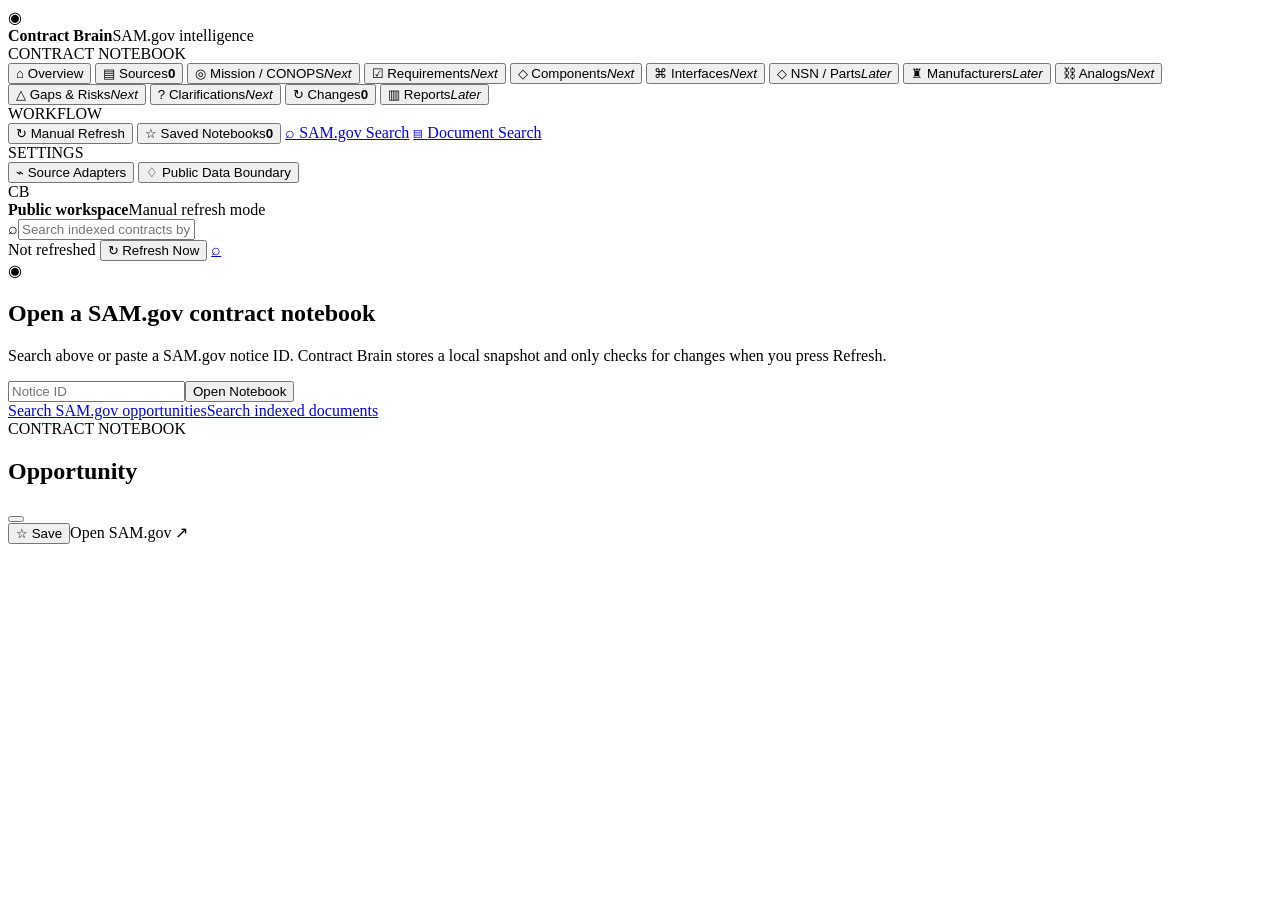
==== docs/contract-brain.html @ 48cfdcdc "Add Contract Brain notebook shell" ====
<!doctype html>
<html lang="en">
<head>
  <meta charset="utf-8">
  <meta name="viewport" content="width=device-width, initial-scale=1">
  <title>Contract Brain — SAM.gov Contract Notebook</title>
  <meta name="description" content="Living contract notebook for public SAM.gov opportunities.">
  <link rel="stylesheet" href="contract-brain.css">
</head>
<body>
  <div class="app-shell">
    <aside class="sidebar">
      <div class="brand"><div class="brand-mark">◉</div><div><strong>Contract Brain</strong><span>SAM.gov intelligence</span></div></div>
      <div class="sidebar-scroll">
        <section class="nav-section">
          <div class="nav-label">CONTRACT NOTEBOOK</div>
          <button class="nav-item active" data-view="overview">⌂ <span>Overview</span></button>
          <button class="nav-item" data-view="sources">▤ <span>Sources</span><b id="navSourceCount">0</b></button>
          <button class="nav-item" data-view="mission">◎ <span>Mission / CONOPS</span><i>Next</i></button>
          <button class="nav-item" data-view="requirements">☑ <span>Requirements</span><i>Next</i></button>
          <button class="nav-item" data-view="components">◇ <span>Components</span><i>Next</i></button>
          <button class="nav-item" data-view="interfaces">⌘ <span>Interfaces</span><i>Next</i></button>
          <button class="nav-item" data-view="nsn">◇ <span>NSN / Parts</span><i>Later</i></button>
          <button class="nav-item" data-view="manufacturers">♜ <span>Manufacturers</span><i>Later</i></button>
          <button class="nav-item" data-view="analogs">⛓ <span>Analogs</span><i>Next</i></button>
          <button class="nav-item" data-view="gaps">△ <span>Gaps & Risks</span><i>Next</i></button>
          <button class="nav-item" data-view="clarifications">? <span>Clarifications</span><i>Next</i></button>
          <button class="nav-item" data-view="changes">↻ <span>Changes</span><b id="navChangeCount">0</b></button>
          <button class="nav-item" data-view="reports">▥ <span>Reports</span><i>Later</i></button>
        </section>
        <section class="nav-section">
          <div class="nav-label">WORKFLOW</div>
          <button class="nav-item" id="refreshSideBtn">↻ <span>Manual Refresh</span></button>
          <button class="nav-item" data-view="saved">☆ <span>Saved Notebooks</span><b id="savedCount">0</b></button>
          <a class="nav-item link" href="index.html">⌕ <span>SAM.gov Search</span></a>
          <a class="nav-item link" href="documents.html">▤ <span>Document Search</span></a>
        </section>
        <section class="nav-section">
          <div class="nav-label">SETTINGS</div>
          <button class="nav-item" data-view="adapters">⌁ <span>Source Adapters</span></button>
          <button class="nav-item" data-view="security">♢ <span>Public Data Boundary</span></button>
        </section>
      </div>
      <div class="sidebar-footer">
        <div class="avatar">CB</div><div><strong>Public workspace</strong><span>Manual refresh mode</span></div>
      </div>
    </aside>

    <div class="workspace">
      <header class="topbar">
        <div class="global-search-wrap">
          <span>⌕</span><input id="globalSearch" autocomplete="off" placeholder="Search indexed contracts by title, solicitation, or notice ID...">
          <div id="searchResults" class="search-results hidden"></div>
        </div>
        <div class="top-actions">
          <span id="lastRefreshTop" class="last-refresh">Not refreshed</span><span id="liveDot" class="live-dot"></span>
          <button id="refreshTopBtn" class="btn btn-accent">↻ Refresh Now</button>
          <a class="icon-btn" href="index.html" title="SAM.gov Search">⌕</a>
        </div>
      </header>

      <main id="content" class="content">
        <section id="emptyState" class="empty-state">
          <div class="empty-icon">◉</div>
          <h1>Open a SAM.gov contract notebook</h1>
          <p>Search above or paste a SAM.gov notice ID. Contract Brain stores a local snapshot and only checks for changes when you press Refresh.</p>
          <div class="open-row"><input id="noticeInput" placeholder="Notice ID"><button id="openNoticeBtn" class="btn btn-accent">Open Notebook</button></div>
          <div class="empty-links"><a href="index.html">Search SAM.gov opportunities</a><a href="documents.html">Search indexed documents</a></div>
        </section>

        <section id="notebook" class="hidden">
          <div class="notebook-header">
            <div>
              <div class="eyebrow">CONTRACT NOTEBOOK</div>
              <h1 id="contractTitle">Opportunity</h1>
              <div class="contract-meta"><button id="noticeIdButton" class="id-chip"></button><span id="agencyChip" class="meta-chip"></span><span id="typeChip" class="meta-chip"></span><span id="deadlineChip" class="meta-chip"></span></div>
            </div>
            <div class="header-actions"><button id="saveNotebookBtn" class="btn btn-secondary">☆ Save</button><a id="samLink" class="btn btn-secondary" target="_blank" rel="noopener">Open SAM.gov ↗</a></div>
          </div>

          <div id="viewMount"></div>
        </section>
      </main>
      <div id="toast" class="toast hidden"></div>
    </div>
  </div>
  <script src="contract-brain.js"></script>
</body>
</html>
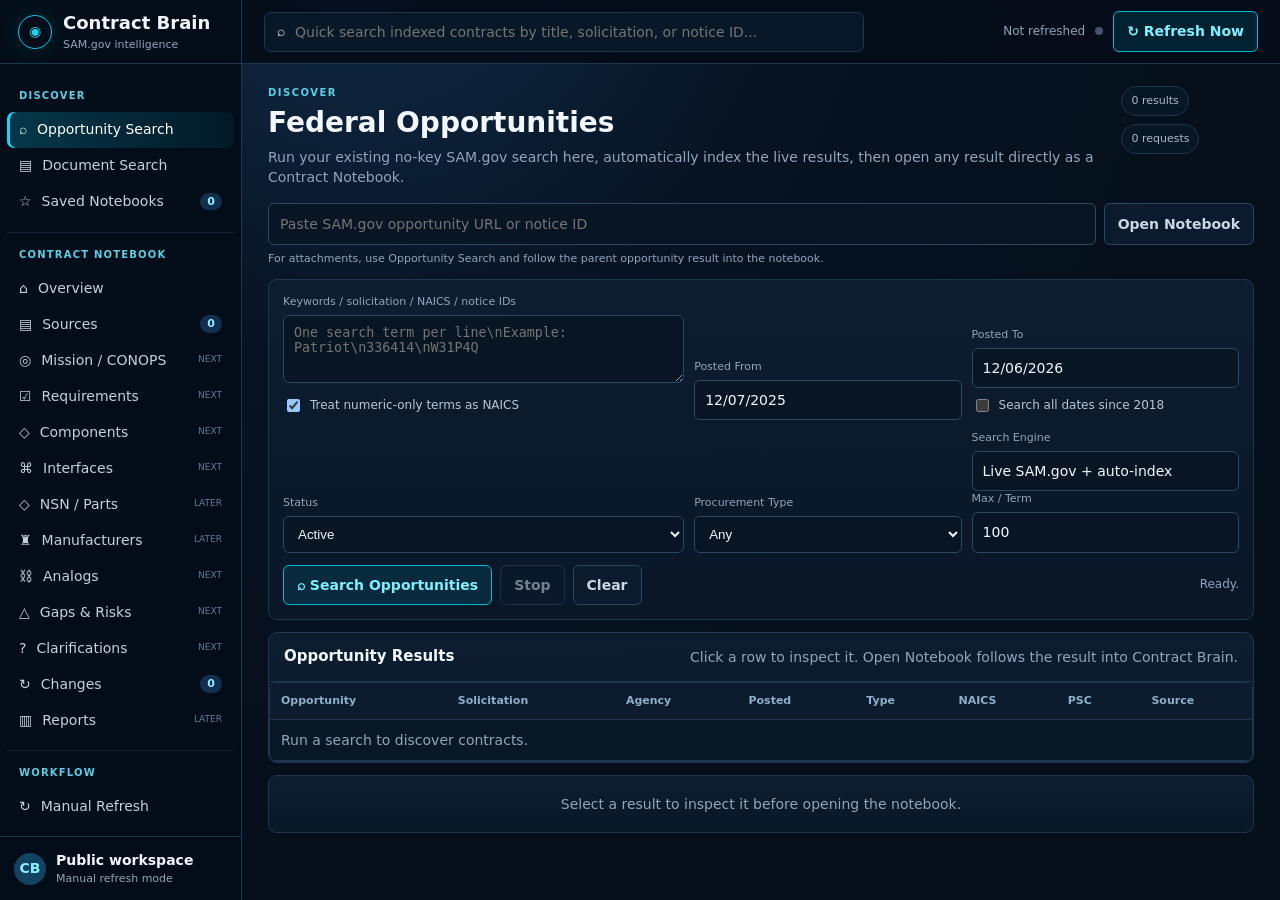
==== commit 09183620: "Make Contract Brain search-first and follow results into notebooks" ====
--- a/docs/contract-brain.html
+++ b/docs/contract-brain.html
@@ -6,6 +6,7 @@
   <title>Contract Brain — SAM.gov Contract Notebook</title>
   <meta name="description" content="Living contract notebook for public SAM.gov opportunities.">
   <link rel="stylesheet" href="contract-brain.css">
+  <link rel="stylesheet" href="contract-brain-search.css">
 </head>
 <body>
   <div class="app-shell">
@@ -13,8 +14,14 @@
       <div class="brand"><div class="brand-mark">◉</div><div><strong>Contract Brain</strong><span>SAM.gov intelligence</span></div></div>
       <div class="sidebar-scroll">
         <section class="nav-section">
+          <div class="nav-label">DISCOVER</div>
+          <button class="nav-item active" id="contractSearchBtn">⌕ <span>Opportunity Search</span></button>
+          <a class="nav-item link" href="documents.html">▤ <span>Document Search</span></a>
+          <button class="nav-item" data-view="saved">☆ <span>Saved Notebooks</span><b id="savedCount">0</b></button>
+        </section>
+        <section class="nav-section">
           <div class="nav-label">CONTRACT NOTEBOOK</div>
-          <button class="nav-item active" data-view="overview">⌂ <span>Overview</span></button>
+          <button class="nav-item" data-view="overview">⌂ <span>Overview</span></button>
           <button class="nav-item" data-view="sources">▤ <span>Sources</span><b id="navSourceCount">0</b></button>
           <button class="nav-item" data-view="mission">◎ <span>Mission / CONOPS</span><i>Next</i></button>
           <button class="nav-item" data-view="requirements">☑ <span>Requirements</span><i>Next</i></button>
@@ -31,9 +38,6 @@
         <section class="nav-section">
           <div class="nav-label">WORKFLOW</div>
           <button class="nav-item" id="refreshSideBtn">↻ <span>Manual Refresh</span></button>
-          <button class="nav-item" data-view="saved">☆ <span>Saved Notebooks</span><b id="savedCount">0</b></button>
-          <a class="nav-item link" href="index.html">⌕ <span>SAM.gov Search</span></a>
-          <a class="nav-item link" href="documents.html">▤ <span>Document Search</span></a>
         </section>
         <section class="nav-section">
           <div class="nav-label">SETTINGS</div>
@@ -49,35 +53,58 @@
     <div class="workspace">
       <header class="topbar">
         <div class="global-search-wrap">
-          <span>⌕</span><input id="globalSearch" autocomplete="off" placeholder="Search indexed contracts by title, solicitation, or notice ID...">
+          <span>⌕</span><input id="globalSearch" autocomplete="off" placeholder="Quick search indexed contracts by title, solicitation, or notice ID...">
           <div id="searchResults" class="search-results hidden"></div>
         </div>
         <div class="top-actions">
           <span id="lastRefreshTop" class="last-refresh">Not refreshed</span><span id="liveDot" class="live-dot"></span>
           <button id="refreshTopBtn" class="btn btn-accent">↻ Refresh Now</button>
-          <a class="icon-btn" href="index.html" title="SAM.gov Search">⌕</a>
         </div>
       </header>
 
       <main id="content" class="content">
-        <section id="emptyState" class="empty-state">
-          <div class="empty-icon">◉</div>
-          <h1>Open a SAM.gov contract notebook</h1>
-          <p>Search above or paste a SAM.gov notice ID. Contract Brain stores a local snapshot and only checks for changes when you press Refresh.</p>
-          <div class="open-row"><input id="noticeInput" placeholder="Notice ID"><button id="openNoticeBtn" class="btn btn-accent">Open Notebook</button></div>
-          <div class="empty-links"><a href="index.html">Search SAM.gov opportunities</a><a href="documents.html">Search indexed documents</a></div>
+        <section id="searchWorkspace" class="search-workspace">
+          <div class="search-page-header">
+            <div><div class="eyebrow">DISCOVER</div><h1>Federal Opportunities</h1><p>Run your existing no-key SAM.gov search here, automatically index the live results, then open any result directly as a Contract Notebook.</p></div>
+            <div class="search-page-actions"><span id="cbResultCount" class="cb-counter">0 results</span><span id="cbRequestCount" class="cb-counter">0 requests</span></div>
+          </div>
+
+          <div class="cb-open-bar">
+            <input id="cbOpenIdentifier" placeholder="Paste SAM.gov opportunity URL or notice ID">
+            <button id="cbOpenIdentifierBtn" class="btn btn-secondary">Open Notebook</button>
+            <div class="cb-open-help">For attachments, use Opportunity Search and follow the parent opportunity result into the notebook.</div>
+          </div>
+
+          <section class="cb-search-panel">
+            <div class="cb-search-grid">
+              <div class="cb-search-field"><label>Keywords / solicitation / NAICS / notice IDs</label><textarea id="cbTerms" placeholder="One search term per line\nExample: Patriot\n336414\nW31P4Q"></textarea><label class="cb-check"><input id="cbNaicsMode" type="checkbox" checked> Treat numeric-only terms as NAICS</label></div>
+              <div class="cb-search-field"><label>Posted From</label><input id="cbPostedFrom" placeholder="MM/DD/YYYY"></div>
+              <div class="cb-search-field"><label>Posted To</label><input id="cbPostedTo" placeholder="MM/DD/YYYY"><label class="cb-check"><input id="cbAllDates" type="checkbox"> Search all dates since 2018</label></div>
+              <div class="cb-search-field"><label>Status</label><select id="cbStatus"><option value="active" selected>Active</option><option value="">All / SAM default</option><option value="inactive">Inactive</option><option value="archived">Archived</option><option value="cancelled">Cancelled</option></select></div>
+              <div class="cb-search-field"><label>Procurement Type</label><select id="cbType"><option value="">Any</option><option value="o Solicitation">Solicitation</option><option value="k Combined Synopsis/Solicitation">Combined Synopsis/Solicitation</option><option value="r Sources Sought">Sources Sought</option><option value="p Presolicitation">Presolicitation</option><option value="s Special Notice">Special Notice</option><option value="a Award Notice">Award Notice</option></select></div>
+              <div class="cb-search-field"><label>Search Engine</label><input value="Live SAM.gov + auto-index" disabled><label>Max / Term</label><input id="cbMaxResults" type="number" min="1" max="500" value="100"></div>
+            </div>
+            <div class="cb-search-buttons"><button id="cbSearchBtn" class="btn btn-accent">⌕ Search Opportunities</button><button id="cbStopBtn" class="btn btn-secondary" disabled>Stop</button><button id="cbClearBtn" class="btn btn-secondary">Clear</button><span id="cbSearchStatus" class="cb-search-status">Ready.</span></div>
+          </section>
+
+          <div class="cb-results-layout">
+            <section class="card cb-results-card">
+              <div class="card-head"><h3>Opportunity Results</h3><span class="muted">Click a row to inspect it. Open Notebook follows the result into Contract Brain.</span></div>
+              <div class="table-wrap cb-results-table-wrap"><table class="data-table cb-results-table"><thead><tr><th>Opportunity</th><th>Solicitation</th><th>Agency</th><th>Posted</th><th>Type</th><th>NAICS</th><th>PSC</th><th>Source</th><th>Action</th></tr></thead><tbody id="cbResultsBody"></tbody></table></div>
+            </section>
+            <aside id="cbDetailPanel" class="card cb-detail-panel"><div class="card-body empty-mini">Select a result to inspect it before opening the notebook.</div></aside>
+          </div>
+        </section>
+
+        <section id="emptyState" class="empty-state hidden">
+          <div class="empty-icon">◉</div><h1>Open a SAM.gov contract notebook</h1><p>Paste a SAM.gov notice ID.</p><div class="open-row"><input id="noticeInput" placeholder="Notice ID"><button id="openNoticeBtn" class="btn btn-accent">Open Notebook</button></div>
         </section>
 
         <section id="notebook" class="hidden">
           <div class="notebook-header">
-            <div>
-              <div class="eyebrow">CONTRACT NOTEBOOK</div>
-              <h1 id="contractTitle">Opportunity</h1>
-              <div class="contract-meta"><button id="noticeIdButton" class="id-chip"></button><span id="agencyChip" class="meta-chip"></span><span id="typeChip" class="meta-chip"></span><span id="deadlineChip" class="meta-chip"></span></div>
-            </div>
+            <div><div class="eyebrow">CONTRACT NOTEBOOK</div><h1 id="contractTitle">Opportunity</h1><div class="contract-meta"><button id="noticeIdButton" class="id-chip"></button><span id="agencyChip" class="meta-chip"></span><span id="typeChip" class="meta-chip"></span><span id="deadlineChip" class="meta-chip"></span></div></div>
             <div class="header-actions"><button id="saveNotebookBtn" class="btn btn-secondary">☆ Save</button><a id="samLink" class="btn btn-secondary" target="_blank" rel="noopener">Open SAM.gov ↗</a></div>
           </div>
-
           <div id="viewMount"></div>
         </section>
       </main>
@@ -85,5 +112,6 @@
     </div>
   </div>
   <script src="contract-brain.js"></script>
+  <script src="contract-brain-search.js"></script>
 </body>
 </html>
--- a/docs/contract-brain.css
+++ b/docs/contract-brain.css
@@ -0,0 +1,20 @@
+:root{
+  color-scheme:dark;--bg:#06101d;--bg2:#081626;--panel:#0b192a;--panel2:#0e2035;--panel3:#10253d;--line:#203650;--line2:#294864;--text:#f2f7ff;--muted:#91a5bc;--cyan:#16d8f4;--cyan2:#0ca6c7;--blue:#3896ff;--green:#45d483;--amber:#f3b83f;--red:#ff5d67;--purple:#9e7cff;--shadow:0 18px 45px rgba(0,0,0,.22)
+}
+*{box-sizing:border-box}html,body{margin:0;min-height:100%;font:14px/1.45 Inter,ui-sans-serif,system-ui,-apple-system,"Segoe UI",sans-serif;background:var(--bg);color:var(--text)}button,input{font:inherit}button,a{color:inherit}.hidden{display:none!important}
+.app-shell{min-height:100vh;display:grid;grid-template-columns:242px 1fr;background:radial-gradient(circle at 28% -10%,#112c4a 0,#071322 32rem,var(--bg) 60rem)}
+.sidebar{height:100vh;position:sticky;top:0;display:flex;flex-direction:column;background:rgba(4,13,25,.97);border-right:1px solid var(--line);z-index:10}.brand{height:64px;display:flex;align-items:center;gap:11px;padding:0 18px;border-bottom:1px solid var(--line)}.brand-mark{width:34px;height:34px;border:1px solid #00cbe8;border-radius:50%;display:grid;place-items:center;color:var(--cyan);box-shadow:0 0 20px rgba(22,216,244,.15)}.brand strong{display:block;font-size:18px}.brand span,.sidebar-footer span{display:block;color:var(--muted);font-size:11px}.sidebar-scroll{flex:1;overflow:auto;padding:10px 7px}.nav-section{padding:7px 0 12px;border-bottom:1px solid rgba(32,54,80,.55)}.nav-label{font-size:10px;font-weight:800;letter-spacing:.12em;color:#58cfe2;padding:8px 12px}.nav-item{width:100%;min-height:36px;display:flex;align-items:center;gap:10px;padding:7px 12px;border:0;background:transparent;border-radius:7px;cursor:pointer;color:#c3d0df;text-decoration:none;text-align:left}.nav-item:hover{background:#0d2035;color:#fff}.nav-item.active{background:linear-gradient(90deg,rgba(10,167,199,.28),rgba(10,167,199,.08));box-shadow:inset 3px 0 0 var(--cyan);color:#fff}.nav-item span{flex:1}.nav-item b{min-width:22px;padding:1px 6px;border-radius:10px;background:#12304d;color:#8fefff;font-size:11px;text-align:center}.nav-item i{font-style:normal;color:#607d99;font-size:9px;text-transform:uppercase}.sidebar-footer{height:64px;border-top:1px solid var(--line);display:flex;align-items:center;gap:10px;padding:0 14px}.avatar{width:32px;height:32px;border-radius:50%;display:grid;place-items:center;background:#12435f;color:#89efff;font-weight:800}
+.workspace{min-width:0}.topbar{height:64px;position:sticky;top:0;z-index:8;background:rgba(4,13,25,.91);backdrop-filter:blur(13px);border-bottom:1px solid var(--line);display:flex;align-items:center;justify-content:space-between;padding:0 22px;gap:16px}.global-search-wrap{width:min(600px,58vw);position:relative;display:flex;align-items:center;gap:8px;border:1px solid var(--line);border-radius:7px;background:#091829;padding:0 12px}.global-search-wrap input{height:38px;flex:1;border:0;outline:0;background:transparent;color:var(--text)}.search-results{position:absolute;top:44px;left:0;right:0;background:#091829;border:1px solid var(--line2);border-radius:8px;box-shadow:var(--shadow);overflow:hidden;max-height:420px;overflow-y:auto}.search-result{width:100%;border:0;border-bottom:1px solid var(--line);background:transparent;padding:10px 12px;cursor:pointer;text-align:left}.search-result:hover{background:#10243b}.search-result strong{display:block;color:#fff}.search-result span{font-size:11px;color:var(--muted)}.top-actions{display:flex;align-items:center;gap:10px}.last-refresh{color:var(--muted);font-size:12px}.live-dot{width:8px;height:8px;border-radius:50%;background:#41566b}.live-dot.on{background:var(--green);box-shadow:0 0 10px rgba(69,212,131,.55)}
+.btn,.icon-btn{border:1px solid var(--line2);background:#0b1a2c;border-radius:6px;padding:9px 13px;cursor:pointer;text-decoration:none;display:inline-flex;align-items:center;justify-content:center;gap:7px;font-weight:700}.btn:hover,.icon-btn:hover{border-color:#3e6688;background:#10233a}.btn-accent{border-color:#02b9d5;color:#80efff;background:rgba(7,112,137,.22)}.btn-accent:hover{background:rgba(7,142,169,.3)}.btn-secondary{color:#cad7e4}.icon-btn{width:38px;height:38px;padding:0}.btn:disabled{opacity:.55;cursor:not-allowed}
+.content{padding:22px 26px 46px}.empty-state{max-width:760px;margin:10vh auto;padding:44px;border:1px solid var(--line);border-radius:14px;background:rgba(11,25,42,.86);text-align:center;box-shadow:var(--shadow)}.empty-icon{width:64px;height:64px;border:1px solid #15cbe7;border-radius:50%;display:grid;place-items:center;margin:0 auto 16px;font-size:28px;color:var(--cyan)}.empty-state h1{font-size:30px;margin:0 0 10px}.empty-state p{max-width:610px;margin:0 auto 24px;color:var(--muted)}.open-row{display:flex;gap:8px}.open-row input{flex:1;border:1px solid var(--line2);background:#071524;color:#fff;border-radius:6px;padding:11px 12px}.empty-links{margin-top:18px;display:flex;justify-content:center;gap:18px}.empty-links a{color:#74dff2}
+.notebook-header{display:flex;align-items:flex-start;justify-content:space-between;gap:18px;margin-bottom:18px}.eyebrow{font-size:10px;font-weight:800;letter-spacing:.15em;color:#58cfe2}.notebook-header h1{font-size:29px;line-height:1.15;margin:5px 0 9px}.contract-meta{display:flex;flex-wrap:wrap;gap:7px}.id-chip,.meta-chip{border:1px solid var(--line);background:#0a1929;border-radius:5px;color:#c9d7e6;padding:5px 8px}.id-chip{border-color:#057e9a;color:#5ee8ff;cursor:pointer}.header-actions{display:flex;gap:8px;flex-wrap:wrap}
+.metric-grid{display:grid;grid-template-columns:repeat(6,minmax(120px,1fr));gap:10px;margin:12px 0 14px}.metric{min-height:92px;background:linear-gradient(180deg,#0d1e31,#0a1728);border:1px solid var(--line);border-radius:8px;padding:13px}.metric .label{color:#b8c8d8;font-size:12px}.metric .value{font-size:27px;font-weight:760;margin-top:7px}.metric .delta{font-size:11px;color:var(--muted);margin-top:2px}.metric .delta.good{color:var(--green)}.metric .delta.warn{color:var(--amber)}
+.dashboard-grid{display:grid;grid-template-columns:1.2fr 1.1fr .9fr;gap:12px}.card{background:linear-gradient(180deg,rgba(13,30,49,.97),rgba(9,23,39,.97));border:1px solid var(--line);border-radius:9px;min-width:0}.card-head{padding:13px 15px;border-bottom:1px solid var(--line);display:flex;align-items:center;justify-content:space-between;gap:10px}.card-head h2,.card-head h3{font-size:15px;margin:0}.card-body{padding:14px 15px}.card-link{color:#53cfe7;font-size:11px;cursor:pointer}.summary-text{color:#c1cddd;white-space:pre-wrap}.summary-text.collapsed{max-height:140px;overflow:hidden;position:relative}.kv-list{display:grid;grid-template-columns:130px 1fr;gap:7px 12px}.kv-list dt{color:var(--muted)}.kv-list dd{margin:0}.status-pill{display:inline-flex;padding:2px 7px;border-radius:999px;font-size:10px;font-weight:800}.status-pill.green{background:rgba(69,212,131,.13);color:#6ce29a;border:1px solid rgba(69,212,131,.25)}.status-pill.amber{background:rgba(243,184,63,.12);color:#ffc65c;border:1px solid rgba(243,184,63,.25)}.status-pill.red{background:rgba(255,93,103,.11);color:#ff7e86;border:1px solid rgba(255,93,103,.25)}
+.change-list,.action-list{display:flex;flex-direction:column}.change-row,.action-row{display:grid;grid-template-columns:auto 1fr auto;gap:9px;align-items:start;padding:10px 0;border-bottom:1px solid rgba(32,54,80,.72)}.change-row:last-child,.action-row:last-child{border-bottom:0}.change-icon{width:26px;height:26px;border-radius:6px;background:#112f45;display:grid;place-items:center;color:#77e9fa}.change-row strong,.action-row strong{display:block}.change-row small,.action-row small{display:block;color:var(--muted);margin-top:2px}.change-type{font-size:10px;color:#7de9fa}.empty-mini{color:var(--muted);padding:18px 0;text-align:center}
+.module-strip{display:grid;grid-template-columns:repeat(4,1fr);gap:9px}.module-box{border:1px solid var(--line);background:#0b192a;border-radius:8px;padding:11px}.module-box strong{display:block}.module-box span{color:var(--muted);font-size:11px}.module-box.live{border-color:#126a7a}.module-box.live strong{color:#64e9fc}
+.source-toolbar,.change-toolbar{display:flex;align-items:center;gap:8px;flex-wrap:wrap;margin-bottom:10px}.field,.select{border:1px solid var(--line);background:#081726;color:#dbe8f5;border-radius:6px;padding:9px 10px}.field{min-width:260px}.table-wrap{overflow:auto;border:1px solid var(--line);border-radius:8px;background:#091827}.data-table{border-collapse:collapse;width:100%;min-width:940px}.data-table th,.data-table td{padding:10px 11px;border-bottom:1px solid var(--line);text-align:left;vertical-align:top}.data-table th{font-size:11px;color:#8fb0c9;background:#0c1b2e;position:sticky;top:0}.data-table tr:hover td{background:rgba(22,216,244,.035)}.doc-name{color:#d9e8f5;font-weight:700}.doc-meta{color:var(--muted);font-size:11px}.download-link{color:#5de5fa;text-decoration:none}.size{white-space:nowrap}.changed{color:var(--amber)}.new{color:var(--green)}.removed{color:var(--red)}
+.view-title-row{display:flex;align-items:center;justify-content:space-between;gap:12px;margin-bottom:12px}.view-title-row h2{font-size:21px;margin:0}.view-title-row p{margin:3px 0 0;color:var(--muted)}.roadmap-grid{display:grid;grid-template-columns:repeat(3,1fr);gap:12px}.roadmap-card{padding:18px}.roadmap-card h3{margin:0 0 7px}.roadmap-card p{color:var(--muted);margin:0}.roadmap-card ul{padding-left:18px;color:#bfd0df}.saved-list{display:grid;grid-template-columns:repeat(auto-fill,minmax(300px,1fr));gap:10px}.saved-card{padding:16px;cursor:pointer}.saved-card:hover{border-color:#38617f}.saved-card h3{margin:0 0 6px}.saved-card p{margin:0;color:var(--muted)}
+.refresh-banner{display:grid;grid-template-columns:1fr auto;gap:15px;align-items:center;margin-bottom:12px;padding:14px 16px;border:1px solid #12667a;border-radius:9px;background:rgba(5,99,120,.12)}.refresh-banner h3{margin:0 0 3px}.refresh-banner p{margin:0;color:var(--muted)}
+.toast{position:fixed;right:24px;bottom:24px;z-index:30;max-width:430px;background:#0c2235;border:1px solid #176c7e;border-radius:8px;padding:12px 15px;box-shadow:var(--shadow);color:#dff9ff}.error{color:#ff8b93}.loading{opacity:.65;pointer-events:none}.mono{font-family:ui-monospace,SFMono-Regular,Consolas,monospace}.clickable{cursor:pointer}.muted{color:var(--muted)}
+@media(max-width:1200px){.metric-grid{grid-template-columns:repeat(3,1fr)}.dashboard-grid{grid-template-columns:1fr 1fr}.dashboard-grid>.card:last-child{grid-column:1/-1}.roadmap-grid{grid-template-columns:1fr 1fr}}
+@media(max-width:840px){.app-shell{grid-template-columns:70px 1fr}.brand>div:last-child,.nav-label,.nav-item span,.nav-item i,.sidebar-footer>div:last-child{display:none}.brand{padding:0 16px}.nav-item{justify-content:center}.nav-item b{display:none}.content{padding:16px}.topbar{padding:0 12px}.last-refresh{display:none}.global-search-wrap{width:100%}.metric-grid{grid-template-columns:repeat(2,1fr)}.dashboard-grid,.roadmap-grid{grid-template-columns:1fr}.notebook-header{flex-direction:column}.header-actions{width:100%}.module-strip{grid-template-columns:1fr 1fr}}
--- a/docs/contract-brain-search.css
+++ b/docs/contract-brain-search.css
@@ -0,0 +1,5 @@
+.search-workspace{max-width:1580px;margin:0 auto}.search-page-header{display:flex;align-items:flex-start;justify-content:space-between;gap:18px;margin-bottom:15px}.search-page-header h1{margin:2px 0 4px;font-size:28px}.search-page-header p{margin:0;color:var(--muted)}.search-page-actions{display:flex;gap:8px;align-items:center;flex-wrap:wrap}
+.cb-search-panel{border:1px solid var(--line);border-radius:9px;background:linear-gradient(180deg,rgba(13,30,49,.97),rgba(9,23,39,.97));padding:14px;margin-bottom:12px}.cb-search-grid{display:grid;grid-template-columns:minmax(280px,1.5fr) repeat(4,minmax(120px,.65fr));gap:10px;align-items:end}.cb-search-field label{display:block;color:var(--muted);font-size:11px;margin:0 0 5px}.cb-search-field input,.cb-search-field textarea,.cb-search-field select{width:100%;border:1px solid var(--line2);background:#071524;color:var(--text);border-radius:6px;padding:9px 10px;outline:none}.cb-search-field textarea{height:68px;resize:vertical}.cb-search-field input:focus,.cb-search-field textarea:focus,.cb-search-field select:focus{border-color:#0ca6c7;box-shadow:0 0 0 2px rgba(22,216,244,.07)}.cb-check{display:flex!important;align-items:center;gap:7px;color:#b7c8d9!important;font-size:12px!important;margin-top:8px!important}.cb-check input{width:auto}.cb-search-buttons{display:flex;gap:8px;align-items:center;margin-top:12px;flex-wrap:wrap}.cb-search-status{margin-left:auto;color:var(--muted);font-size:12px}.cb-search-status.active{color:var(--cyan)}.cb-search-status.ok{color:var(--green)}.cb-search-status.error{color:#ff8b93}.cb-counter{border:1px solid var(--line);background:#081726;color:#a9bbcd;border-radius:999px;padding:6px 9px;font-size:11px}
+.cb-open-bar{display:grid;grid-template-columns:1fr auto;gap:8px;margin-bottom:12px}.cb-open-bar input{border:1px solid var(--line2);background:#071524;color:#fff;border-radius:6px;padding:10px 11px}.cb-open-help{grid-column:1/-1;color:var(--muted);font-size:11px;margin-top:-2px}
+.cb-results-layout{display:grid;grid-template-columns:minmax(760px,1.6fr) minmax(300px,.55fr);gap:12px;align-items:start}.cb-results-card{min-width:0}.cb-results-table-wrap{max-height:62vh;overflow:auto}.cb-results-table{min-width:1100px}.cb-results-table td:first-child{min-width:300px}.cb-title-link{border:0;background:transparent;color:#dffaff;font-weight:750;text-align:left;padding:0;cursor:pointer}.cb-title-link:hover{color:var(--cyan)}.cb-row-sub{color:var(--muted);font-size:10px;margin-top:3px}.cb-open-btn{white-space:nowrap;padding:6px 9px;font-size:11px}.cb-results-table tr.selected td{background:rgba(22,216,244,.07)}.cb-detail-panel{position:sticky;top:78px}.cb-detail-panel .card-head{align-items:flex-start}.cb-detail-grid{display:grid;grid-template-columns:1fr 1fr;gap:10px;margin-bottom:12px}.cb-detail-grid>div{border:1px solid rgba(32,54,80,.8);background:#081726;border-radius:6px;padding:9px}.cb-detail-grid span{display:block;color:var(--muted);font-size:10px}.cb-detail-grid strong{display:block;margin-top:3px;font-size:12px}.cb-description{color:#bdccda;white-space:pre-wrap;max-height:260px;overflow:auto}.cb-detail-actions{border-top:1px solid var(--line);margin-top:12px;padding-top:11px;display:flex;justify-content:space-between;gap:10px;font-size:11px;color:var(--muted)}.cb-detail-actions a{color:#66e5f8;text-decoration:none}
+@media(max-width:1350px){.cb-search-grid{grid-template-columns:1.5fr repeat(2,1fr)}.cb-results-layout{grid-template-columns:1fr}.cb-detail-panel{position:static}.cb-results-table-wrap{max-height:52vh}}@media(max-width:900px){.cb-search-grid{grid-template-columns:1fr 1fr}.search-page-header{flex-direction:column}.cb-open-bar{grid-template-columns:1fr}.cb-open-help{grid-column:auto}.cb-search-status{width:100%;margin-left:0}}
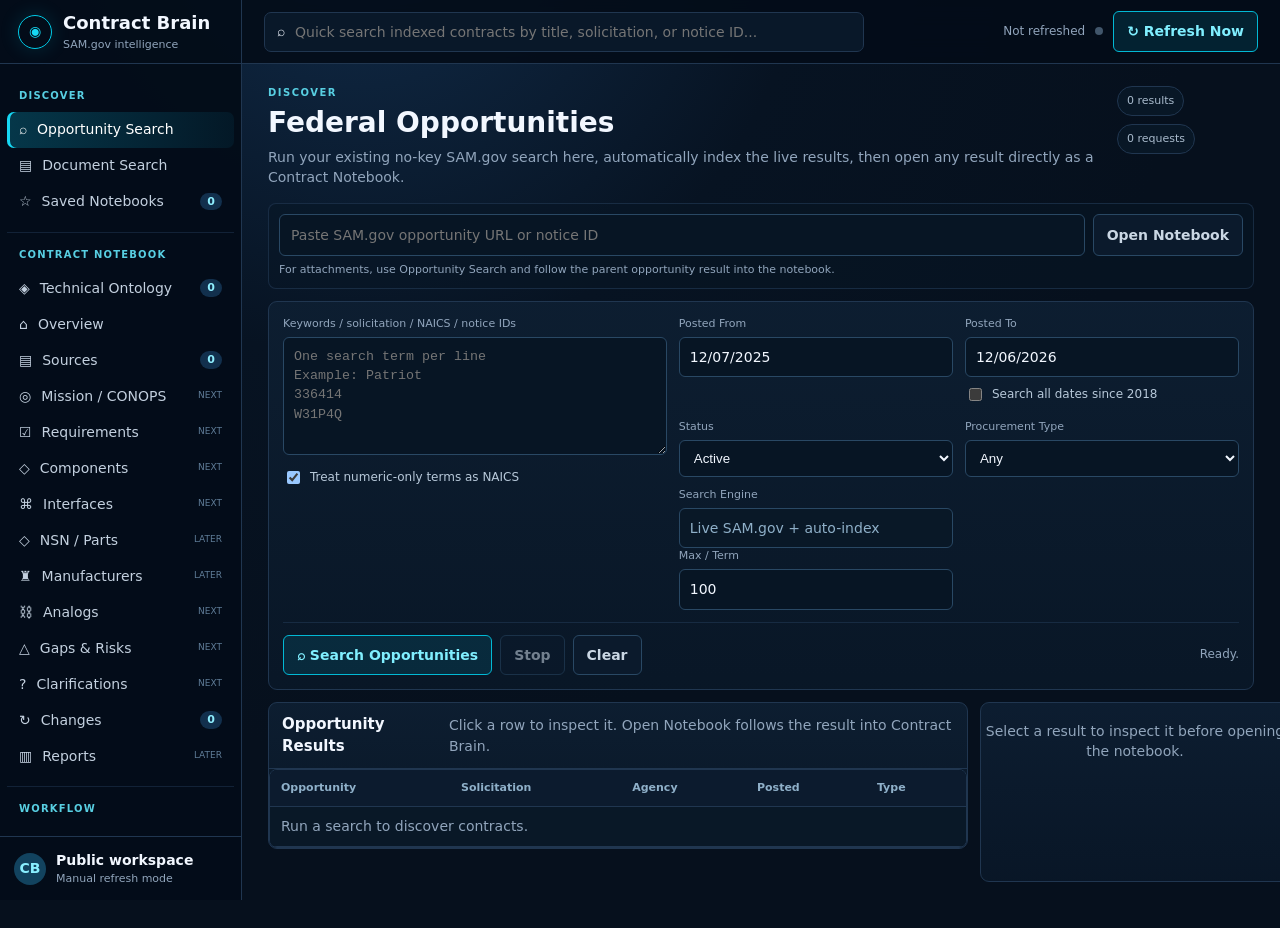
==== commit aae39e7d: "Open Contract Brain into technical ontology view" ====
--- a/docs/contract-brain.html
+++ b/docs/contract-brain.html
@@ -77,7 +77,10 @@
 
           <section class="cb-search-panel">
             <div class="cb-search-grid">
-              <div class="cb-search-field"><label>Keywords / solicitation / NAICS / notice IDs</label><textarea id="cbTerms" placeholder="One search term per line\nExample: Patriot\n336414\nW31P4Q"></textarea><label class="cb-check"><input id="cbNaicsMode" type="checkbox" checked> Treat numeric-only terms as NAICS</label></div>
+              <div class="cb-search-field"><label>Keywords / solicitation / NAICS / notice IDs</label><textarea id="cbTerms" placeholder="One search term per line
+Example: Patriot
+336414
+W31P4Q"></textarea><label class="cb-check"><input id="cbNaicsMode" type="checkbox" checked> Treat numeric-only terms as NAICS</label></div>
               <div class="cb-search-field"><label>Posted From</label><input id="cbPostedFrom" placeholder="MM/DD/YYYY"></div>
               <div class="cb-search-field"><label>Posted To</label><input id="cbPostedTo" placeholder="MM/DD/YYYY"><label class="cb-check"><input id="cbAllDates" type="checkbox"> Search all dates since 2018</label></div>
               <div class="cb-search-field"><label>Status</label><select id="cbStatus"><option value="active" selected>Active</option><option value="">All / SAM default</option><option value="inactive">Inactive</option><option value="archived">Archived</option><option value="cancelled">Cancelled</option></select></div>
@@ -113,5 +116,6 @@
   </div>
   <script src="contract-brain.js"></script>
   <script src="contract-brain-search.js"></script>
+  <script src="contract-brain-ontology.js"></script>
 </body>
-</html>
+</html>
--- a/docs/contract-brain-search.css
+++ b/docs/contract-brain-search.css
@@ -1,5 +1,5 @@
-.search-workspace{max-width:1580px;margin:0 auto}.search-page-header{display:flex;align-items:flex-start;justify-content:space-between;gap:18px;margin-bottom:15px}.search-page-header h1{margin:2px 0 4px;font-size:28px}.search-page-header p{margin:0;color:var(--muted)}.search-page-actions{display:flex;gap:8px;align-items:center;flex-wrap:wrap}
-.cb-search-panel{border:1px solid var(--line);border-radius:9px;background:linear-gradient(180deg,rgba(13,30,49,.97),rgba(9,23,39,.97));padding:14px;margin-bottom:12px}.cb-search-grid{display:grid;grid-template-columns:minmax(280px,1.5fr) repeat(4,minmax(120px,.65fr));gap:10px;align-items:end}.cb-search-field label{display:block;color:var(--muted);font-size:11px;margin:0 0 5px}.cb-search-field input,.cb-search-field textarea,.cb-search-field select{width:100%;border:1px solid var(--line2);background:#071524;color:var(--text);border-radius:6px;padding:9px 10px;outline:none}.cb-search-field textarea{height:68px;resize:vertical}.cb-search-field input:focus,.cb-search-field textarea:focus,.cb-search-field select:focus{border-color:#0ca6c7;box-shadow:0 0 0 2px rgba(22,216,244,.07)}.cb-check{display:flex!important;align-items:center;gap:7px;color:#b7c8d9!important;font-size:12px!important;margin-top:8px!important}.cb-check input{width:auto}.cb-search-buttons{display:flex;gap:8px;align-items:center;margin-top:12px;flex-wrap:wrap}.cb-search-status{margin-left:auto;color:var(--muted);font-size:12px}.cb-search-status.active{color:var(--cyan)}.cb-search-status.ok{color:var(--green)}.cb-search-status.error{color:#ff8b93}.cb-counter{border:1px solid var(--line);background:#081726;color:#a9bbcd;border-radius:999px;padding:6px 9px;font-size:11px}
-.cb-open-bar{display:grid;grid-template-columns:1fr auto;gap:8px;margin-bottom:12px}.cb-open-bar input{border:1px solid var(--line2);background:#071524;color:#fff;border-radius:6px;padding:10px 11px}.cb-open-help{grid-column:1/-1;color:var(--muted);font-size:11px;margin-top:-2px}
-.cb-results-layout{display:grid;grid-template-columns:minmax(760px,1.6fr) minmax(300px,.55fr);gap:12px;align-items:start}.cb-results-card{min-width:0}.cb-results-table-wrap{max-height:62vh;overflow:auto}.cb-results-table{min-width:1100px}.cb-results-table td:first-child{min-width:300px}.cb-title-link{border:0;background:transparent;color:#dffaff;font-weight:750;text-align:left;padding:0;cursor:pointer}.cb-title-link:hover{color:var(--cyan)}.cb-row-sub{color:var(--muted);font-size:10px;margin-top:3px}.cb-open-btn{white-space:nowrap;padding:6px 9px;font-size:11px}.cb-results-table tr.selected td{background:rgba(22,216,244,.07)}.cb-detail-panel{position:sticky;top:78px}.cb-detail-panel .card-head{align-items:flex-start}.cb-detail-grid{display:grid;grid-template-columns:1fr 1fr;gap:10px;margin-bottom:12px}.cb-detail-grid>div{border:1px solid rgba(32,54,80,.8);background:#081726;border-radius:6px;padding:9px}.cb-detail-grid span{display:block;color:var(--muted);font-size:10px}.cb-detail-grid strong{display:block;margin-top:3px;font-size:12px}.cb-description{color:#bdccda;white-space:pre-wrap;max-height:260px;overflow:auto}.cb-detail-actions{border-top:1px solid var(--line);margin-top:12px;padding-top:11px;display:flex;justify-content:space-between;gap:10px;font-size:11px;color:var(--muted)}.cb-detail-actions a{color:#66e5f8;text-decoration:none}
-@media(max-width:1350px){.cb-search-grid{grid-template-columns:1.5fr repeat(2,1fr)}.cb-results-layout{grid-template-columns:1fr}.cb-detail-panel{position:static}.cb-results-table-wrap{max-height:52vh}}@media(max-width:900px){.cb-search-grid{grid-template-columns:1fr 1fr}.search-page-header{flex-direction:column}.cb-open-bar{grid-template-columns:1fr}.cb-open-help{grid-column:auto}.cb-search-status{width:100%;margin-left:0}}+.search-workspace{max-width:1680px;margin:0 auto}.search-page-header{display:flex;align-items:flex-start;justify-content:space-between;gap:18px;margin-bottom:15px}.search-page-header h1{margin:2px 0 4px;font-size:28px}.search-page-header p{margin:0;color:var(--muted);max-width:930px}.search-page-actions{display:flex;gap:8px;align-items:center;flex-wrap:wrap}
+.cb-search-panel{border:1px solid var(--line);border-radius:9px;background:linear-gradient(180deg,rgba(13,30,49,.97),rgba(9,23,39,.97));padding:14px;margin-bottom:12px}.cb-search-grid{display:grid;grid-template-columns:minmax(360px,1.55fr) repeat(3,minmax(150px,.7fr));gap:10px 12px;align-items:start}.cb-search-field:first-child{grid-row:span 2}.cb-search-field label{display:block;color:var(--muted);font-size:11px;margin:0 0 5px}.cb-search-field input,.cb-search-field textarea,.cb-search-field select{width:100%;border:1px solid var(--line2);background:#071524;color:var(--text);border-radius:6px;padding:9px 10px;outline:none}.cb-search-field textarea{height:118px;min-height:118px;resize:vertical;line-height:1.45}.cb-search-field input:focus,.cb-search-field textarea:focus,.cb-search-field select:focus{border-color:#0ca6c7;box-shadow:0 0 0 2px rgba(22,216,244,.07)}.cb-search-field input:disabled{color:#8fb0c9;background:#091827}.cb-check{display:flex!important;align-items:center;gap:7px;color:#b7c8d9!important;font-size:12px!important;margin-top:8px!important}.cb-check input{width:auto}.cb-search-buttons{display:flex;gap:8px;align-items:center;margin-top:12px;padding-top:12px;border-top:1px solid rgba(32,54,80,.65);flex-wrap:wrap}.cb-search-status{margin-left:auto;color:var(--muted);font-size:12px}.cb-search-status.active{color:var(--cyan)}.cb-search-status.ok{color:var(--green)}.cb-search-status.error{color:#ff8b93}.cb-counter{border:1px solid var(--line);background:#081726;color:#a9bbcd;border-radius:999px;padding:6px 9px;font-size:11px}
+.cb-open-bar{display:grid;grid-template-columns:1fr auto;gap:8px;margin-bottom:12px;padding:10px;border:1px solid rgba(32,54,80,.7);border-radius:8px;background:rgba(8,23,38,.55)}.cb-open-bar input{border:1px solid var(--line2);background:#071524;color:#fff;border-radius:6px;padding:10px 11px}.cb-open-help{grid-column:1/-1;color:var(--muted);font-size:11px;margin-top:-2px}
+.cb-results-layout{display:grid;grid-template-columns:minmax(820px,1.8fr) minmax(330px,.62fr);gap:12px;align-items:start}.cb-results-card{min-width:0}.cb-results-card>.card-head{padding:11px 13px}.cb-results-table-wrap{max-height:64vh;overflow:auto}.cb-results-table{min-width:1120px}.cb-results-table th{white-space:nowrap}.cb-results-table td{padding-top:9px;padding-bottom:9px}.cb-results-table td:first-child{min-width:315px}.cb-title-link{border:0;background:transparent;color:#dffaff;font-weight:750;text-align:left;padding:0;cursor:pointer;line-height:1.25}.cb-title-link:hover{color:var(--cyan)}.cb-row-sub{color:var(--muted);font-size:10px;margin-top:3px}.cb-open-btn{white-space:nowrap;padding:6px 9px;font-size:11px}.cb-results-table tr.selected td{background:rgba(22,216,244,.075);box-shadow:inset 0 1px 0 rgba(22,216,244,.06),inset 0 -1px 0 rgba(22,216,244,.06)}.cb-results-table tr[data-id]{cursor:pointer}.cb-detail-panel{position:sticky;top:78px;min-height:180px}.cb-detail-panel .card-head{align-items:flex-start}.cb-detail-panel .card-head h3{line-height:1.3}.cb-detail-grid{display:grid;grid-template-columns:1fr 1fr;gap:10px;margin-bottom:12px}.cb-detail-grid>div{border:1px solid rgba(32,54,80,.8);background:#081726;border-radius:6px;padding:9px}.cb-detail-grid span{display:block;color:var(--muted);font-size:10px}.cb-detail-grid strong{display:block;margin-top:3px;font-size:12px}.cb-description{color:#bdccda;white-space:pre-wrap;max-height:300px;overflow:auto;line-height:1.5}.cb-detail-actions{border-top:1px solid var(--line);margin-top:12px;padding-top:11px;display:flex;justify-content:space-between;gap:10px;font-size:11px;color:var(--muted)}.cb-detail-actions a{color:#66e5f8;text-decoration:none}.cb-detail-actions a:hover{text-decoration:underline}
+@media(max-width:1450px){.cb-search-grid{grid-template-columns:minmax(330px,1.4fr) repeat(2,1fr)}.cb-search-field:first-child{grid-row:span 3}.cb-results-layout{grid-template-columns:minmax(700px,1.55fr) minmax(310px,.7fr)}}@media(max-width:1180px){.cb-search-grid{grid-template-columns:1.35fr 1fr 1fr}.cb-results-layout{grid-template-columns:1fr}.cb-detail-panel{position:static}.cb-results-table-wrap{max-height:52vh}}@media(max-width:900px){.cb-search-grid{grid-template-columns:1fr 1fr}.cb-search-field:first-child{grid-row:auto;grid-column:1/-1}.search-page-header{flex-direction:column}.cb-open-bar{grid-template-columns:1fr}.cb-open-help{grid-column:auto}.cb-search-status{width:100%;margin-left:0}}
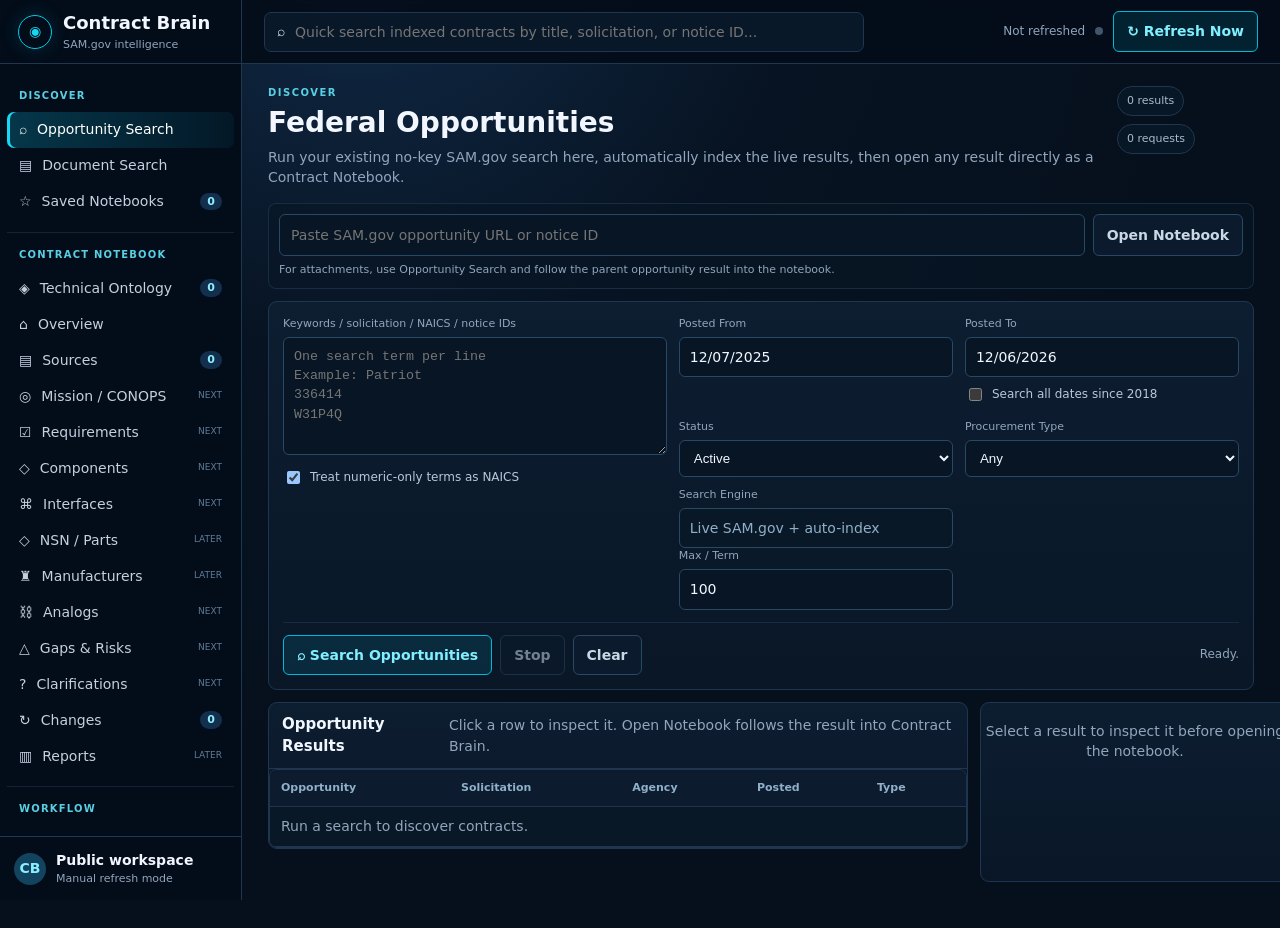
==== commit 8e41ac80: "Instrument ontology loading with visible live progress" ====
--- a/docs/contract-brain.html
+++ b/docs/contract-brain.html
@@ -116,6 +116,7 @@
   </div>
   <script src="contract-brain.js"></script>
   <script src="contract-brain-search.js"></script>
+  <script src="contract-brain-progress.js"></script>
   <script src="contract-brain-ontology.js"></script>
 </body>
 </html>
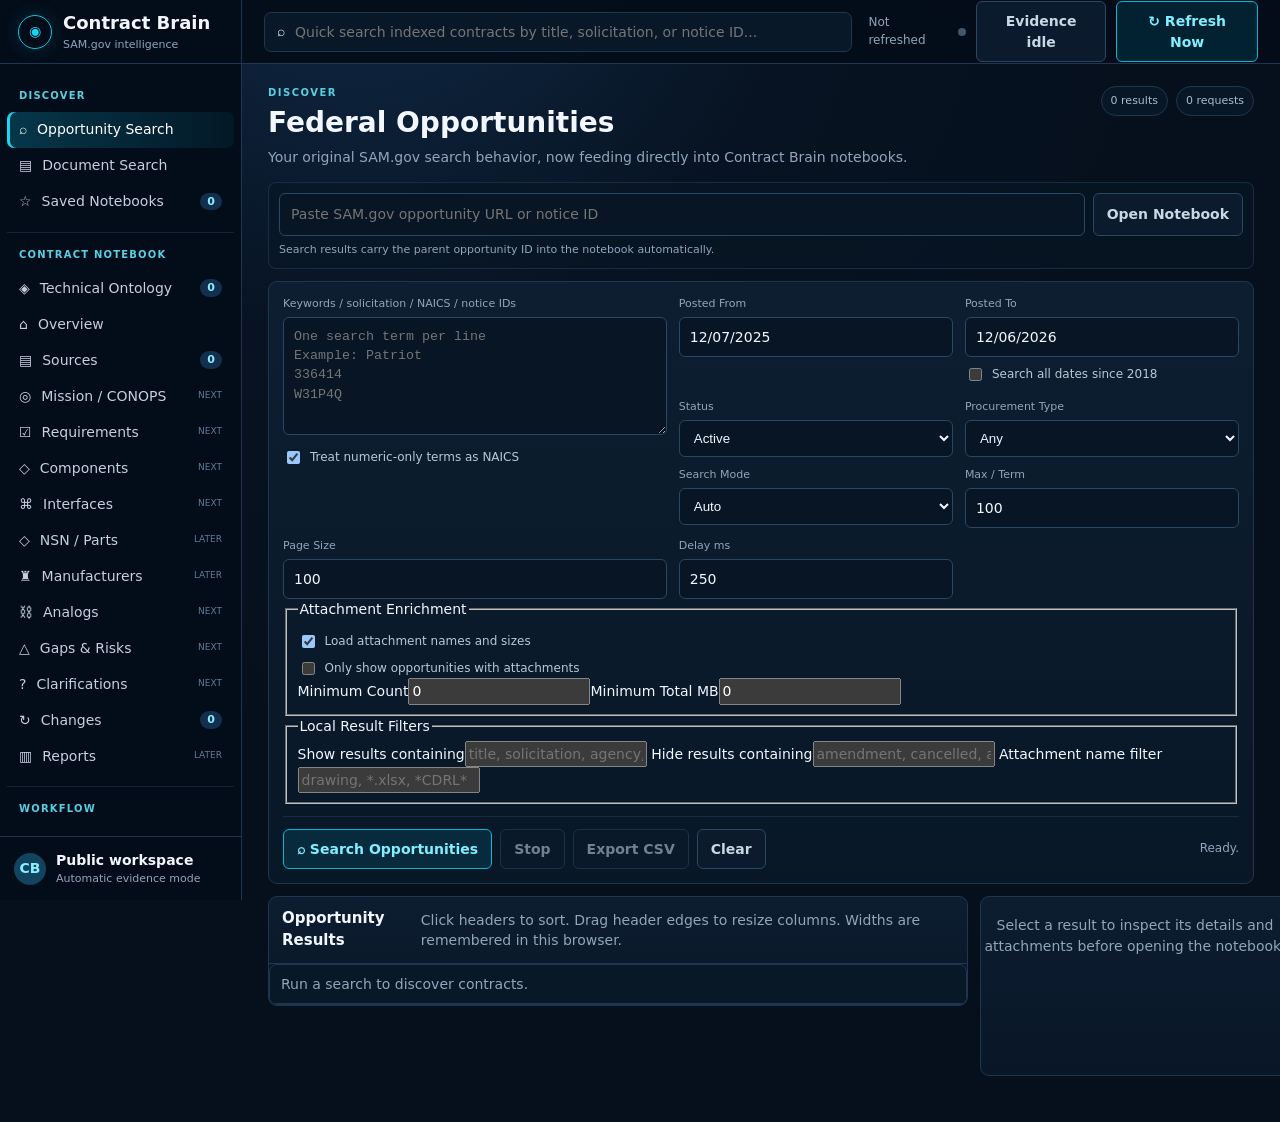
==== commit 5bfb43e2: "Restore full search controls in Contract Brain" ====
--- a/docs/contract-brain.html
+++ b/docs/contract-brain.html
@@ -65,37 +65,54 @@
       <main id="content" class="content">
         <section id="searchWorkspace" class="search-workspace">
           <div class="search-page-header">
-            <div><div class="eyebrow">DISCOVER</div><h1>Federal Opportunities</h1><p>Run your existing no-key SAM.gov search here, automatically index the live results, then open any result directly as a Contract Notebook.</p></div>
-            <div class="search-page-actions"><span id="cbResultCount" class="cb-counter">0 results</span><span id="cbRequestCount" class="cb-counter">0 requests</span></div>
+            <div><div class="eyebrow">DISCOVER</div><h1>Federal Opportunities</h1><p>Your original SAM.gov search behavior, now feeding directly into Contract Brain notebooks.</p></div>
+            <div class="search-page-actions"><span id="cbResultCount" class="cb-counter">0 shown / 0 total</span><span id="cbRequestCount" class="cb-counter">0 requests</span></div>
           </div>
 
           <div class="cb-open-bar">
             <input id="cbOpenIdentifier" placeholder="Paste SAM.gov opportunity URL or notice ID">
             <button id="cbOpenIdentifierBtn" class="btn btn-secondary">Open Notebook</button>
-            <div class="cb-open-help">For attachments, use Opportunity Search and follow the parent opportunity result into the notebook.</div>
+            <div class="cb-open-help">Search results carry the parent opportunity ID into the notebook automatically.</div>
           </div>
 
           <section class="cb-search-panel">
             <div class="cb-search-grid">
-              <div class="cb-search-field"><label>Keywords / solicitation / NAICS / notice IDs</label><textarea id="cbTerms" placeholder="One search term per line
+              <div class="cb-search-field cb-terms-field"><label>Keywords / solicitation / NAICS / notice IDs</label><textarea id="cbTerms" placeholder="One search term per line
 Example: Patriot
 336414
 W31P4Q"></textarea><label class="cb-check"><input id="cbNaicsMode" type="checkbox" checked> Treat numeric-only terms as NAICS</label></div>
               <div class="cb-search-field"><label>Posted From</label><input id="cbPostedFrom" placeholder="MM/DD/YYYY"></div>
               <div class="cb-search-field"><label>Posted To</label><input id="cbPostedTo" placeholder="MM/DD/YYYY"><label class="cb-check"><input id="cbAllDates" type="checkbox"> Search all dates since 2018</label></div>
-              <div class="cb-search-field"><label>Status</label><select id="cbStatus"><option value="active" selected>Active</option><option value="">All / SAM default</option><option value="inactive">Inactive</option><option value="archived">Archived</option><option value="cancelled">Cancelled</option></select></div>
-              <div class="cb-search-field"><label>Procurement Type</label><select id="cbType"><option value="">Any</option><option value="o Solicitation">Solicitation</option><option value="k Combined Synopsis/Solicitation">Combined Synopsis/Solicitation</option><option value="r Sources Sought">Sources Sought</option><option value="p Presolicitation">Presolicitation</option><option value="s Special Notice">Special Notice</option><option value="a Award Notice">Award Notice</option></select></div>
-              <div class="cb-search-field"><label>Search Engine</label><input value="Live SAM.gov + auto-index" disabled><label>Max / Term</label><input id="cbMaxResults" type="number" min="1" max="500" value="100"></div>
+              <div class="cb-search-field"><label>Status</label><select id="cbStatus"><option value="active" selected>Active</option><option value="">All / SAM default</option><option value="inactive">Inactive</option><option value="archived">Archived</option><option value="cancelled">Cancelled</option><option value="deleted">Deleted</option></select></div>
+              <div class="cb-search-field"><label>Procurement Type</label><select id="cbType"><option value="">Any</option><option value="o Solicitation">Solicitation</option><option value="k Combined Synopsis/Solicitation">Combined Synopsis/Solicitation</option><option value="r Sources Sought">Sources Sought</option><option value="p Presolicitation">Presolicitation</option><option value="s Special Notice">Special Notice</option><option value="a Award Notice">Award Notice</option><option value="u Justification">Justification</option></select></div>
+              <div class="cb-search-field"><label>Search Mode</label><select id="cbSearchMode"><option>Auto</option><option>Title</option><option>Solicitation Number</option><option>Notice ID</option><option>Title + Solicitation Number</option></select></div>
+              <div class="cb-search-field"><label>Max / Term</label><input id="cbMaxResults" type="number" min="1" max="500" value="100"></div>
+              <div class="cb-search-field"><label>Page Size</label><input id="cbPageSize" type="number" min="1" max="100" value="100"></div>
+              <div class="cb-search-field"><label>Delay ms</label><input id="cbDelayMs" type="number" min="0" max="10000" value="250"></div>
             </div>
-            <div class="cb-search-buttons"><button id="cbSearchBtn" class="btn btn-accent">⌕ Search Opportunities</button><button id="cbStopBtn" class="btn btn-secondary" disabled>Stop</button><button id="cbClearBtn" class="btn btn-secondary">Clear</button><span id="cbSearchStatus" class="cb-search-status">Ready.</span></div>
+
+            <div class="cb-search-subpanels">
+              <fieldset class="cb-mini-panel"><legend>Attachment Enrichment</legend>
+                <label class="cb-check"><input id="cbEnrichResources" type="checkbox" checked> Load attachment names and sizes</label>
+                <label class="cb-check"><input id="cbRequireAttachments" type="checkbox"> Only show opportunities with attachments</label>
+                <div class="cb-inline-fields"><label>Minimum Count<input id="cbMinCount" type="number" min="0" value="0"></label><label>Minimum Total MB<input id="cbMinMb" type="number" min="0" step="0.001" value="0"></label></div>
+              </fieldset>
+              <fieldset class="cb-mini-panel"><legend>Local Result Filters</legend>
+                <label>Show results containing<input id="cbShowFilter" placeholder="title, solicitation, agency, attachment..."></label>
+                <label>Hide results containing<input id="cbHideFilter" placeholder="amendment, cancelled, award"></label>
+                <label>Attachment name filter<input id="cbAttachmentFilter" placeholder="drawing, *.xlsx, *CDRL*"></label>
+              </fieldset>
+            </div>
+
+            <div class="cb-search-buttons"><button id="cbSearchBtn" class="btn btn-accent">⌕ Search Opportunities</button><button id="cbStopBtn" class="btn btn-secondary" disabled>Stop</button><button id="cbExportBtn" class="btn btn-secondary" disabled>Export CSV</button><button id="cbClearBtn" class="btn btn-secondary">Clear</button><span id="cbSearchStatus" class="cb-search-status">Ready.</span></div>
           </section>
 
           <div class="cb-results-layout">
             <section class="card cb-results-card">
-              <div class="card-head"><h3>Opportunity Results</h3><span class="muted">Click a row to inspect it. Open Notebook follows the result into Contract Brain.</span></div>
-              <div class="table-wrap cb-results-table-wrap"><table class="data-table cb-results-table"><thead><tr><th>Opportunity</th><th>Solicitation</th><th>Agency</th><th>Posted</th><th>Type</th><th>NAICS</th><th>PSC</th><th>Source</th><th>Action</th></tr></thead><tbody id="cbResultsBody"></tbody></table></div>
+              <div class="card-head"><h3>Opportunity Results</h3><span class="muted">Click headers to sort. Drag header edges to resize columns. Widths are remembered in this browser.</span></div>
+              <div class="table-wrap cb-results-table-wrap"><table id="cbResultsTable" class="data-table cb-results-table"><thead><tr id="cbResultsHead"></tr></thead><tbody id="cbResultsBody"></tbody></table></div>
             </section>
-            <aside id="cbDetailPanel" class="card cb-detail-panel"><div class="card-body empty-mini">Select a result to inspect it before opening the notebook.</div></aside>
+            <aside id="cbDetailPanel" class="card cb-detail-panel"><div class="card-body empty-mini">Select a result to inspect its details and attachments before opening the notebook.</div></aside>
           </div>
         </section>
 
@@ -117,6 +134,7 @@
   <script src="contract-brain.js"></script>
   <script src="contract-brain-search.js"></script>
   <script src="contract-brain-progress.js"></script>
+  <script src="contract-brain-analysis-status.js"></script>
   <script src="contract-brain-ontology.js"></script>
 </body>
 </html>
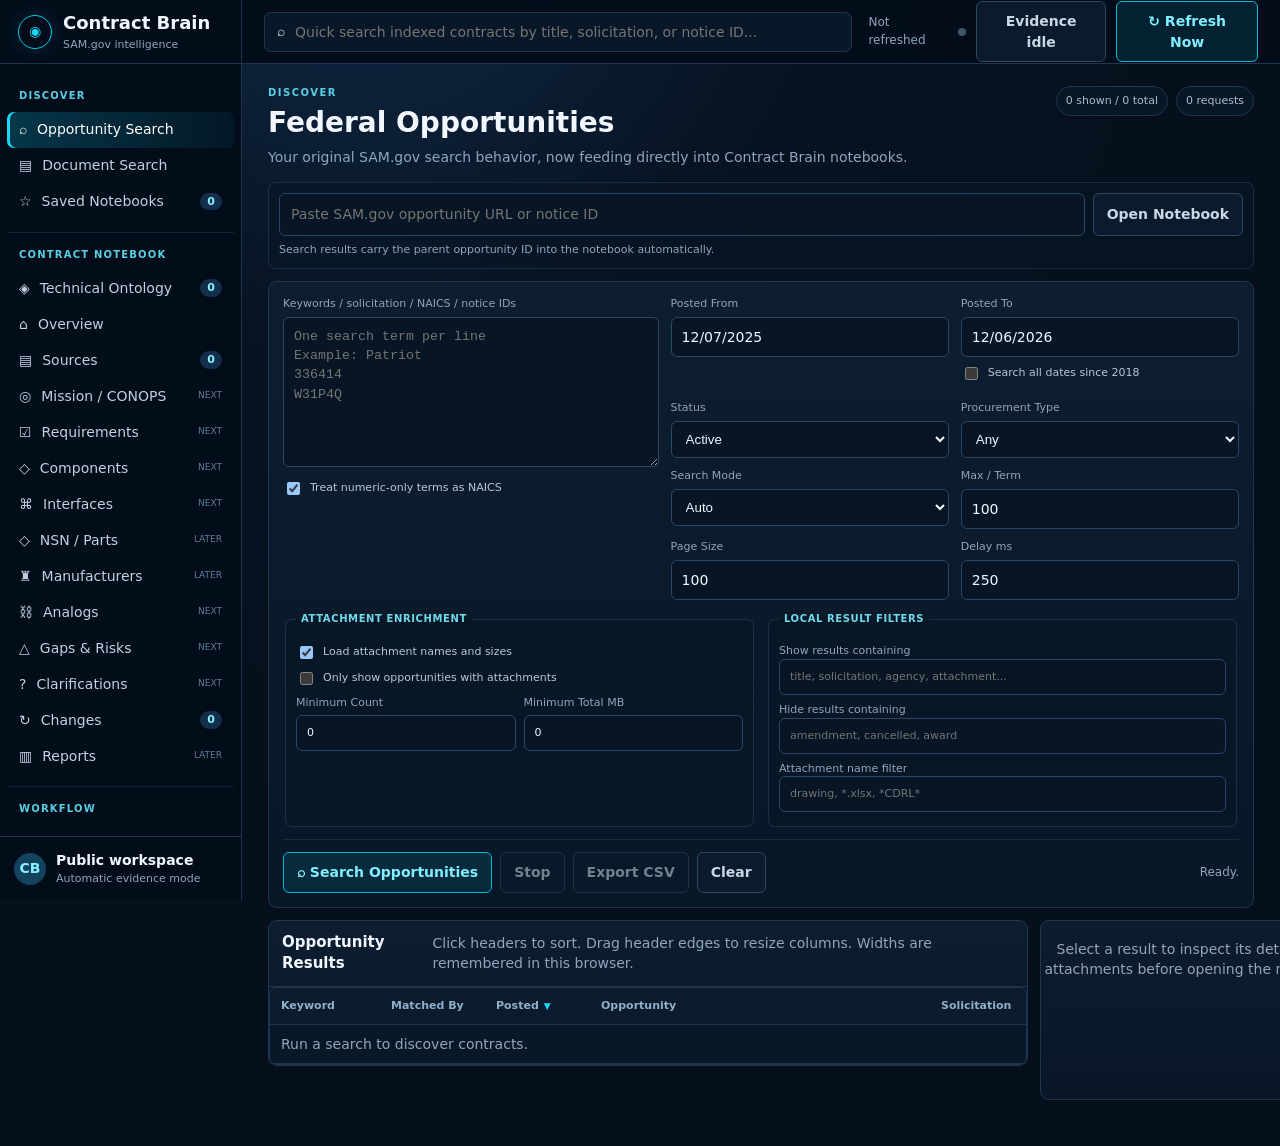
==== commit 454bd032: "Reconnect browser evidence pipeline" ====
--- a/docs/contract-brain.html
+++ b/docs/contract-brain.html
@@ -135,6 +135,7 @@
   <script src="contract-brain-search.js"></script>
   <script src="contract-brain-progress.js"></script>
   <script src="contract-brain-analysis-status.js"></script>
+  <script src="contract-brain-browser-pipeline.js"></script>
   <script src="contract-brain-ontology.js"></script>
 </body>
 </html>
--- a/docs/contract-brain-search.css
+++ b/docs/contract-brain-search.css
@@ -1,5 +1,5 @@
-.search-workspace{max-width:1680px;margin:0 auto}.search-page-header{display:flex;align-items:flex-start;justify-content:space-between;gap:18px;margin-bottom:15px}.search-page-header h1{margin:2px 0 4px;font-size:28px}.search-page-header p{margin:0;color:var(--muted);max-width:930px}.search-page-actions{display:flex;gap:8px;align-items:center;flex-wrap:wrap}
-.cb-search-panel{border:1px solid var(--line);border-radius:9px;background:linear-gradient(180deg,rgba(13,30,49,.97),rgba(9,23,39,.97));padding:14px;margin-bottom:12px}.cb-search-grid{display:grid;grid-template-columns:minmax(360px,1.55fr) repeat(3,minmax(150px,.7fr));gap:10px 12px;align-items:start}.cb-search-field:first-child{grid-row:span 2}.cb-search-field label{display:block;color:var(--muted);font-size:11px;margin:0 0 5px}.cb-search-field input,.cb-search-field textarea,.cb-search-field select{width:100%;border:1px solid var(--line2);background:#071524;color:var(--text);border-radius:6px;padding:9px 10px;outline:none}.cb-search-field textarea{height:118px;min-height:118px;resize:vertical;line-height:1.45}.cb-search-field input:focus,.cb-search-field textarea:focus,.cb-search-field select:focus{border-color:#0ca6c7;box-shadow:0 0 0 2px rgba(22,216,244,.07)}.cb-search-field input:disabled{color:#8fb0c9;background:#091827}.cb-check{display:flex!important;align-items:center;gap:7px;color:#b7c8d9!important;font-size:12px!important;margin-top:8px!important}.cb-check input{width:auto}.cb-search-buttons{display:flex;gap:8px;align-items:center;margin-top:12px;padding-top:12px;border-top:1px solid rgba(32,54,80,.65);flex-wrap:wrap}.cb-search-status{margin-left:auto;color:var(--muted);font-size:12px}.cb-search-status.active{color:var(--cyan)}.cb-search-status.ok{color:var(--green)}.cb-search-status.error{color:#ff8b93}.cb-counter{border:1px solid var(--line);background:#081726;color:#a9bbcd;border-radius:999px;padding:6px 9px;font-size:11px}
+.search-workspace{max-width:1760px;margin:0 auto}.search-page-header{display:flex;align-items:flex-start;justify-content:space-between;gap:18px;margin-bottom:15px}.search-page-header h1{margin:2px 0 4px;font-size:28px}.search-page-header p{margin:0;color:var(--muted);max-width:930px}.search-page-actions{display:flex;gap:8px;align-items:center;flex-wrap:wrap}
+.cb-search-panel{border:1px solid var(--line);border-radius:9px;background:linear-gradient(180deg,rgba(13,30,49,.97),rgba(9,23,39,.97));padding:14px;margin-bottom:12px}.cb-search-grid{display:grid;grid-template-columns:minmax(350px,1.5fr) repeat(3,minmax(145px,.7fr));gap:10px 12px;align-items:start}.cb-terms-field{grid-row:span 3}.cb-search-field label,.cb-mini-panel label{display:block;color:var(--muted);font-size:11px;margin:0 0 5px}.cb-search-field input,.cb-search-field textarea,.cb-search-field select,.cb-mini-panel input{width:100%;border:1px solid var(--line2);background:#071524;color:var(--text);border-radius:6px;padding:9px 10px;outline:none}.cb-search-field textarea{height:150px;min-height:118px;resize:vertical;line-height:1.45}.cb-search-field input:focus,.cb-search-field textarea:focus,.cb-search-field select:focus,.cb-mini-panel input:focus{border-color:#0ca6c7;box-shadow:0 0 0 2px rgba(22,216,244,.07)}.cb-check{display:flex!important;align-items:center;gap:7px;color:#b7c8d9!important;font-size:11px!important;margin:7px 0!important}.cb-check input{width:auto!important}.cb-search-subpanels{display:grid;grid-template-columns:1fr 1fr;gap:10px;margin-top:12px}.cb-mini-panel{border:1px solid rgba(32,54,80,.8);border-radius:7px;background:#081726;padding:9px 10px;min-width:0}.cb-mini-panel legend{padding:0 5px;color:#70d9ea;font-size:10px;font-weight:800;letter-spacing:.06em;text-transform:uppercase}.cb-mini-panel>label:not(.cb-check){margin-top:7px}.cb-inline-fields{display:grid;grid-template-columns:1fr 1fr;gap:8px;margin-top:7px}.cb-inline-fields label{margin:0}.cb-inline-fields input{margin-top:4px}.cb-search-buttons{display:flex;gap:8px;align-items:center;margin-top:12px;padding-top:12px;border-top:1px solid rgba(32,54,80,.65);flex-wrap:wrap}.cb-search-status{margin-left:auto;color:var(--muted);font-size:12px}.cb-search-status.active{color:var(--cyan)}.cb-search-status.ok{color:var(--green)}.cb-search-status.error{color:#ff8b93}.cb-counter{border:1px solid var(--line);background:#081726;color:#a9bbcd;border-radius:999px;padding:6px 9px;font-size:11px}
 .cb-open-bar{display:grid;grid-template-columns:1fr auto;gap:8px;margin-bottom:12px;padding:10px;border:1px solid rgba(32,54,80,.7);border-radius:8px;background:rgba(8,23,38,.55)}.cb-open-bar input{border:1px solid var(--line2);background:#071524;color:#fff;border-radius:6px;padding:10px 11px}.cb-open-help{grid-column:1/-1;color:var(--muted);font-size:11px;margin-top:-2px}
-.cb-results-layout{display:grid;grid-template-columns:minmax(820px,1.8fr) minmax(330px,.62fr);gap:12px;align-items:start}.cb-results-card{min-width:0}.cb-results-card>.card-head{padding:11px 13px}.cb-results-table-wrap{max-height:64vh;overflow:auto}.cb-results-table{min-width:1120px}.cb-results-table th{white-space:nowrap}.cb-results-table td{padding-top:9px;padding-bottom:9px}.cb-results-table td:first-child{min-width:315px}.cb-title-link{border:0;background:transparent;color:#dffaff;font-weight:750;text-align:left;padding:0;cursor:pointer;line-height:1.25}.cb-title-link:hover{color:var(--cyan)}.cb-row-sub{color:var(--muted);font-size:10px;margin-top:3px}.cb-open-btn{white-space:nowrap;padding:6px 9px;font-size:11px}.cb-results-table tr.selected td{background:rgba(22,216,244,.075);box-shadow:inset 0 1px 0 rgba(22,216,244,.06),inset 0 -1px 0 rgba(22,216,244,.06)}.cb-results-table tr[data-id]{cursor:pointer}.cb-detail-panel{position:sticky;top:78px;min-height:180px}.cb-detail-panel .card-head{align-items:flex-start}.cb-detail-panel .card-head h3{line-height:1.3}.cb-detail-grid{display:grid;grid-template-columns:1fr 1fr;gap:10px;margin-bottom:12px}.cb-detail-grid>div{border:1px solid rgba(32,54,80,.8);background:#081726;border-radius:6px;padding:9px}.cb-detail-grid span{display:block;color:var(--muted);font-size:10px}.cb-detail-grid strong{display:block;margin-top:3px;font-size:12px}.cb-description{color:#bdccda;white-space:pre-wrap;max-height:300px;overflow:auto;line-height:1.5}.cb-detail-actions{border-top:1px solid var(--line);margin-top:12px;padding-top:11px;display:flex;justify-content:space-between;gap:10px;font-size:11px;color:var(--muted)}.cb-detail-actions a{color:#66e5f8;text-decoration:none}.cb-detail-actions a:hover{text-decoration:underline}
-@media(max-width:1450px){.cb-search-grid{grid-template-columns:minmax(330px,1.4fr) repeat(2,1fr)}.cb-search-field:first-child{grid-row:span 3}.cb-results-layout{grid-template-columns:minmax(700px,1.55fr) minmax(310px,.7fr)}}@media(max-width:1180px){.cb-search-grid{grid-template-columns:1.35fr 1fr 1fr}.cb-results-layout{grid-template-columns:1fr}.cb-detail-panel{position:static}.cb-results-table-wrap{max-height:52vh}}@media(max-width:900px){.cb-search-grid{grid-template-columns:1fr 1fr}.cb-search-field:first-child{grid-row:auto;grid-column:1/-1}.search-page-header{flex-direction:column}.cb-open-bar{grid-template-columns:1fr}.cb-open-help{grid-column:auto}.cb-search-status{width:100%;margin-left:0}}+.cb-results-layout{display:grid;grid-template-columns:minmax(900px,2fr) minmax(330px,.62fr);gap:12px;align-items:start}.cb-results-card{min-width:0}.cb-results-card>.card-head{padding:11px 13px}.cb-results-table-wrap{max-height:64vh;overflow:auto}.cb-results-table{width:max-content;min-width:100%;border-collapse:collapse;table-layout:fixed}.cb-results-table th,.cb-results-table td{overflow:hidden;text-overflow:ellipsis}.cb-results-table th{white-space:nowrap;position:sticky;top:0;z-index:3;cursor:pointer;user-select:none;padding-right:15px}.cb-results-table th:hover{color:#d9f8ff;background:#10243a}.cb-results-table td{padding-top:9px;padding-bottom:9px}.cb-sort-label{display:flex;align-items:center;gap:5px;overflow:hidden}.cb-sort-label span:first-child{overflow:hidden;text-overflow:ellipsis}.cb-sort-arrow{color:var(--cyan);font-size:9px}.cb-resize-handle{position:absolute;right:-3px;top:0;width:8px;height:100%;cursor:col-resize;z-index:6}.cb-resize-handle:hover,.cb-resize-handle.active{background:rgba(22,216,244,.32)}.cb-title-link{border:0;background:transparent;color:#dffaff;font-weight:750;text-align:left;padding:0;cursor:pointer;line-height:1.25;max-width:100%;overflow:hidden;text-overflow:ellipsis}.cb-title-link:hover{color:var(--cyan)}.cb-row-sub{color:var(--muted);font-size:9px;margin-top:3px;overflow:hidden;text-overflow:ellipsis;white-space:nowrap}.cb-open-btn{white-space:nowrap;padding:6px 9px;font-size:10px}.cb-results-table tr.selected td{background:rgba(22,216,244,.075);box-shadow:inset 0 1px 0 rgba(22,216,244,.06),inset 0 -1px 0 rgba(22,216,244,.06)}.cb-results-table tr[data-id]{cursor:pointer}.cb-num{text-align:right;font-variant-numeric:tabular-nums}.cb-att-pending{color:#6f879d}.cb-detail-panel{position:sticky;top:78px;min-height:180px;overflow:hidden}.cb-detail-panel .card-head{align-items:flex-start}.cb-detail-panel .card-head h3{line-height:1.3}.cb-detail-grid{display:grid;grid-template-columns:1fr 1fr;gap:8px;margin-bottom:10px}.cb-detail-grid>div{border:1px solid rgba(32,54,80,.8);background:#081726;border-radius:6px;padding:8px}.cb-detail-grid span{display:block;color:var(--muted);font-size:9px}.cb-detail-grid strong{display:block;margin-top:3px;font-size:11px}.cb-description{color:#bdccda;white-space:pre-wrap;max-height:210px;overflow:auto;line-height:1.45;font-size:11px}.cb-attachment-list{max-height:230px;overflow:auto;border-top:1px solid var(--line);margin-top:10px;padding-top:8px}.cb-attachment-list h4{font-size:10px;margin:0 0 6px;color:#8ea8bd;text-transform:uppercase;letter-spacing:.07em}.cb-attachment-row{display:grid;grid-template-columns:minmax(0,1fr) auto;gap:8px;padding:5px 0;border-bottom:1px solid rgba(32,54,80,.45);font-size:10px}.cb-attachment-row:last-child{border-bottom:0}.cb-attachment-row a{color:#68e5f7;text-decoration:none;overflow:hidden;text-overflow:ellipsis;white-space:nowrap}.cb-attachment-row small{color:#758da3;white-space:nowrap}.cb-detail-actions{border-top:1px solid var(--line);margin-top:10px;padding-top:9px;display:flex;justify-content:space-between;gap:10px;font-size:10px;color:var(--muted)}.cb-detail-actions a{color:#66e5f8;text-decoration:none}.cb-detail-actions a:hover{text-decoration:underline}
+@media(max-width:1450px){.cb-search-grid{grid-template-columns:minmax(330px,1.35fr) repeat(2,1fr)}.cb-terms-field{grid-row:span 4}.cb-results-layout{grid-template-columns:minmax(760px,1.6fr) minmax(310px,.7fr)}}@media(max-width:1180px){.cb-search-grid{grid-template-columns:1.35fr 1fr 1fr}.cb-results-layout{grid-template-columns:1fr}.cb-detail-panel{position:static}.cb-results-table-wrap{max-height:52vh}}@media(max-width:900px){.cb-search-grid{grid-template-columns:1fr 1fr}.cb-terms-field{grid-row:auto;grid-column:1/-1}.cb-search-subpanels{grid-template-columns:1fr}.search-page-header{flex-direction:column}.cb-open-bar{grid-template-columns:1fr}.cb-open-help{grid-column:auto}.cb-search-status{width:100%;margin-left:0}}
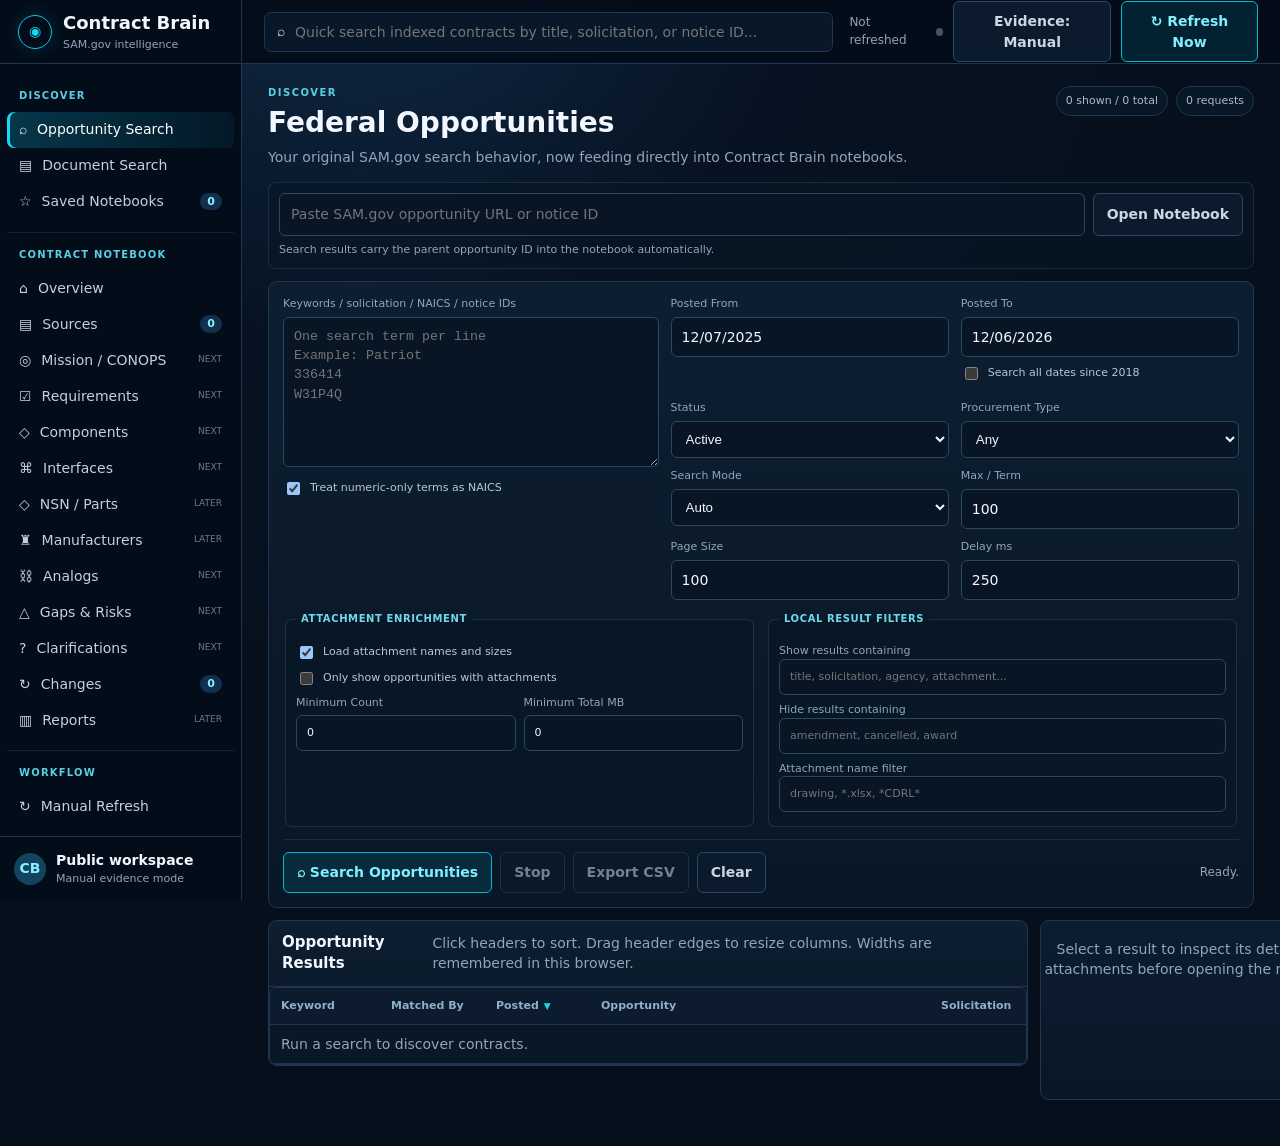
==== commit ce647646: "Disable automatic analysis and load manual download verifier" ====
--- a/docs/contract-brain.html
+++ b/docs/contract-brain.html
@@ -46,7 +46,7 @@
         </section>
       </div>
       <div class="sidebar-footer">
-        <div class="avatar">CB</div><div><strong>Public workspace</strong><span>Manual refresh mode</span></div>
+        <div class="avatar">CB</div><div><strong>Public workspace</strong><span>Manual evidence mode</span></div>
       </div>
     </aside>
 
@@ -133,9 +133,6 @@
   </div>
   <script src="contract-brain.js"></script>
   <script src="contract-brain-search.js"></script>
-  <script src="contract-brain-progress.js"></script>
-  <script src="contract-brain-analysis-status.js"></script>
-  <script src="contract-brain-browser-pipeline.js"></script>
-  <script src="contract-brain-ontology.js"></script>
+  <script src="contract-brain-manual-evidence.js"></script>
 </body>
 </html>
